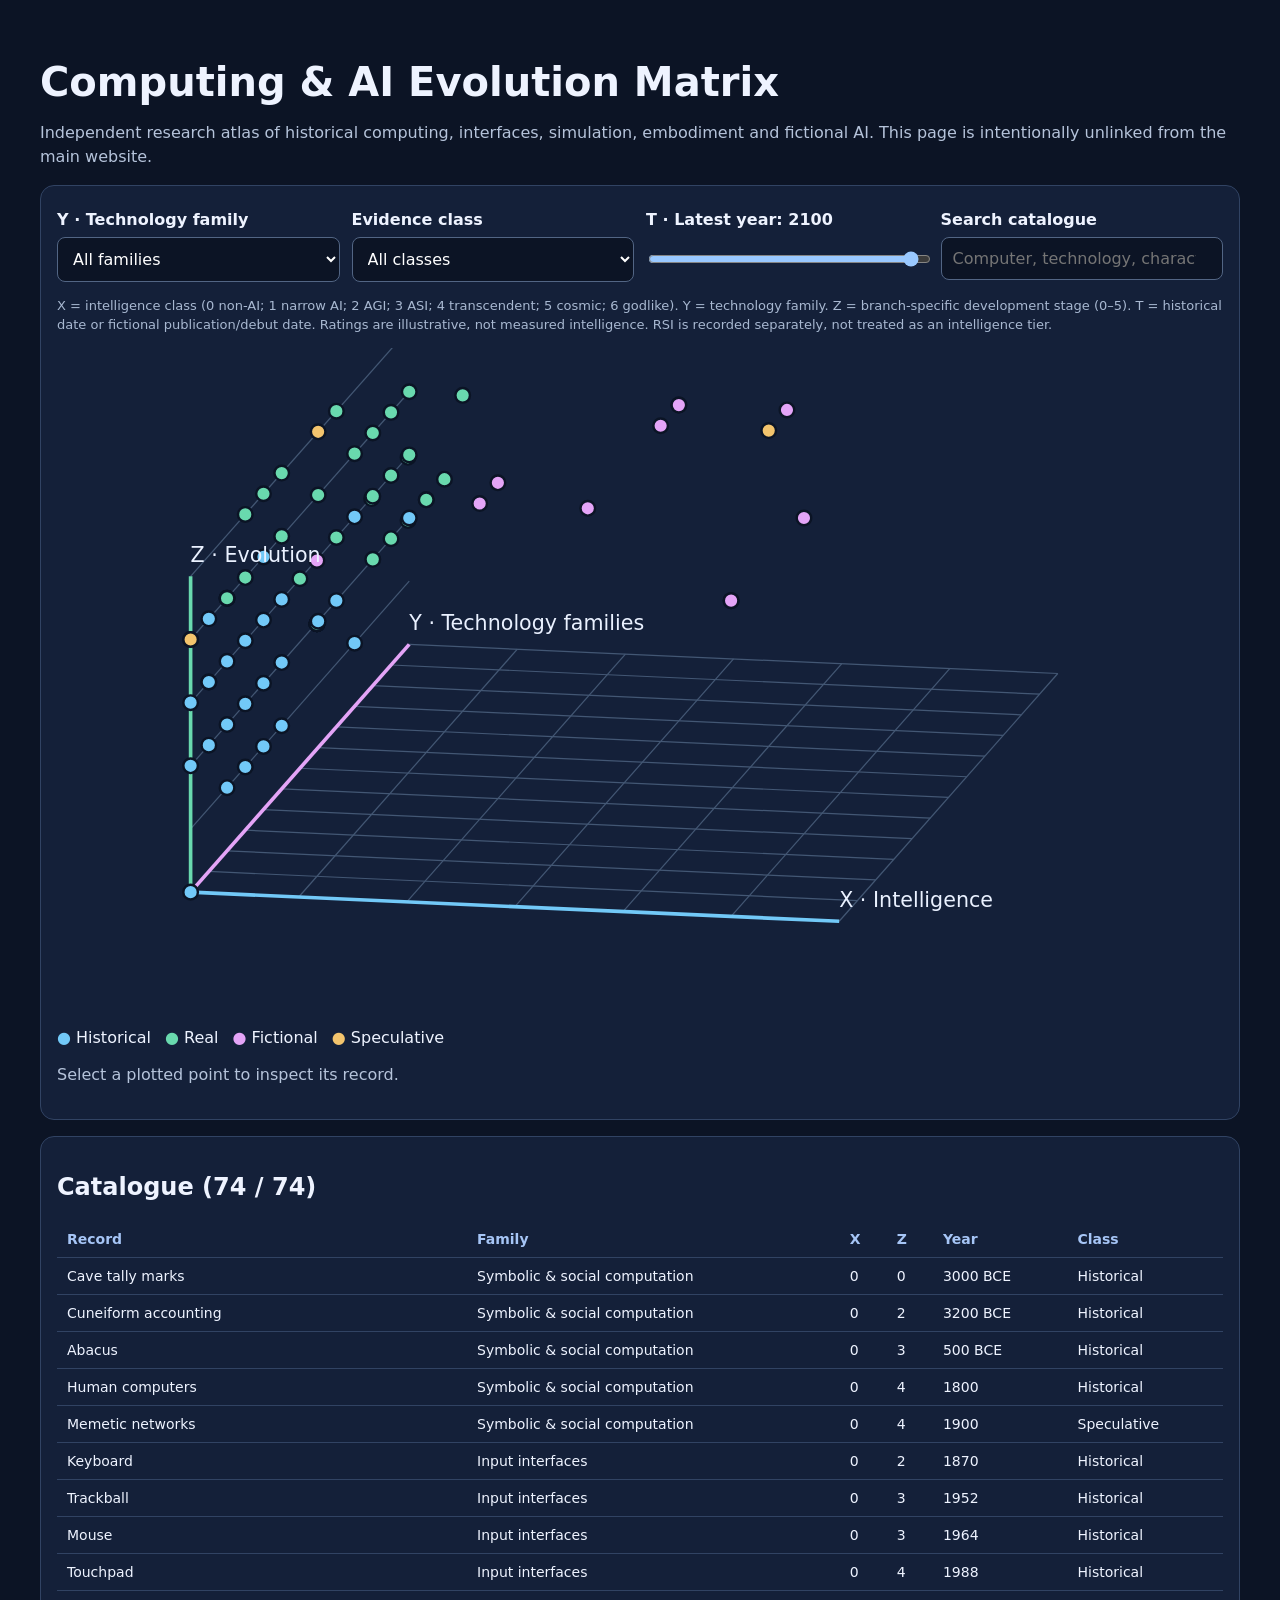
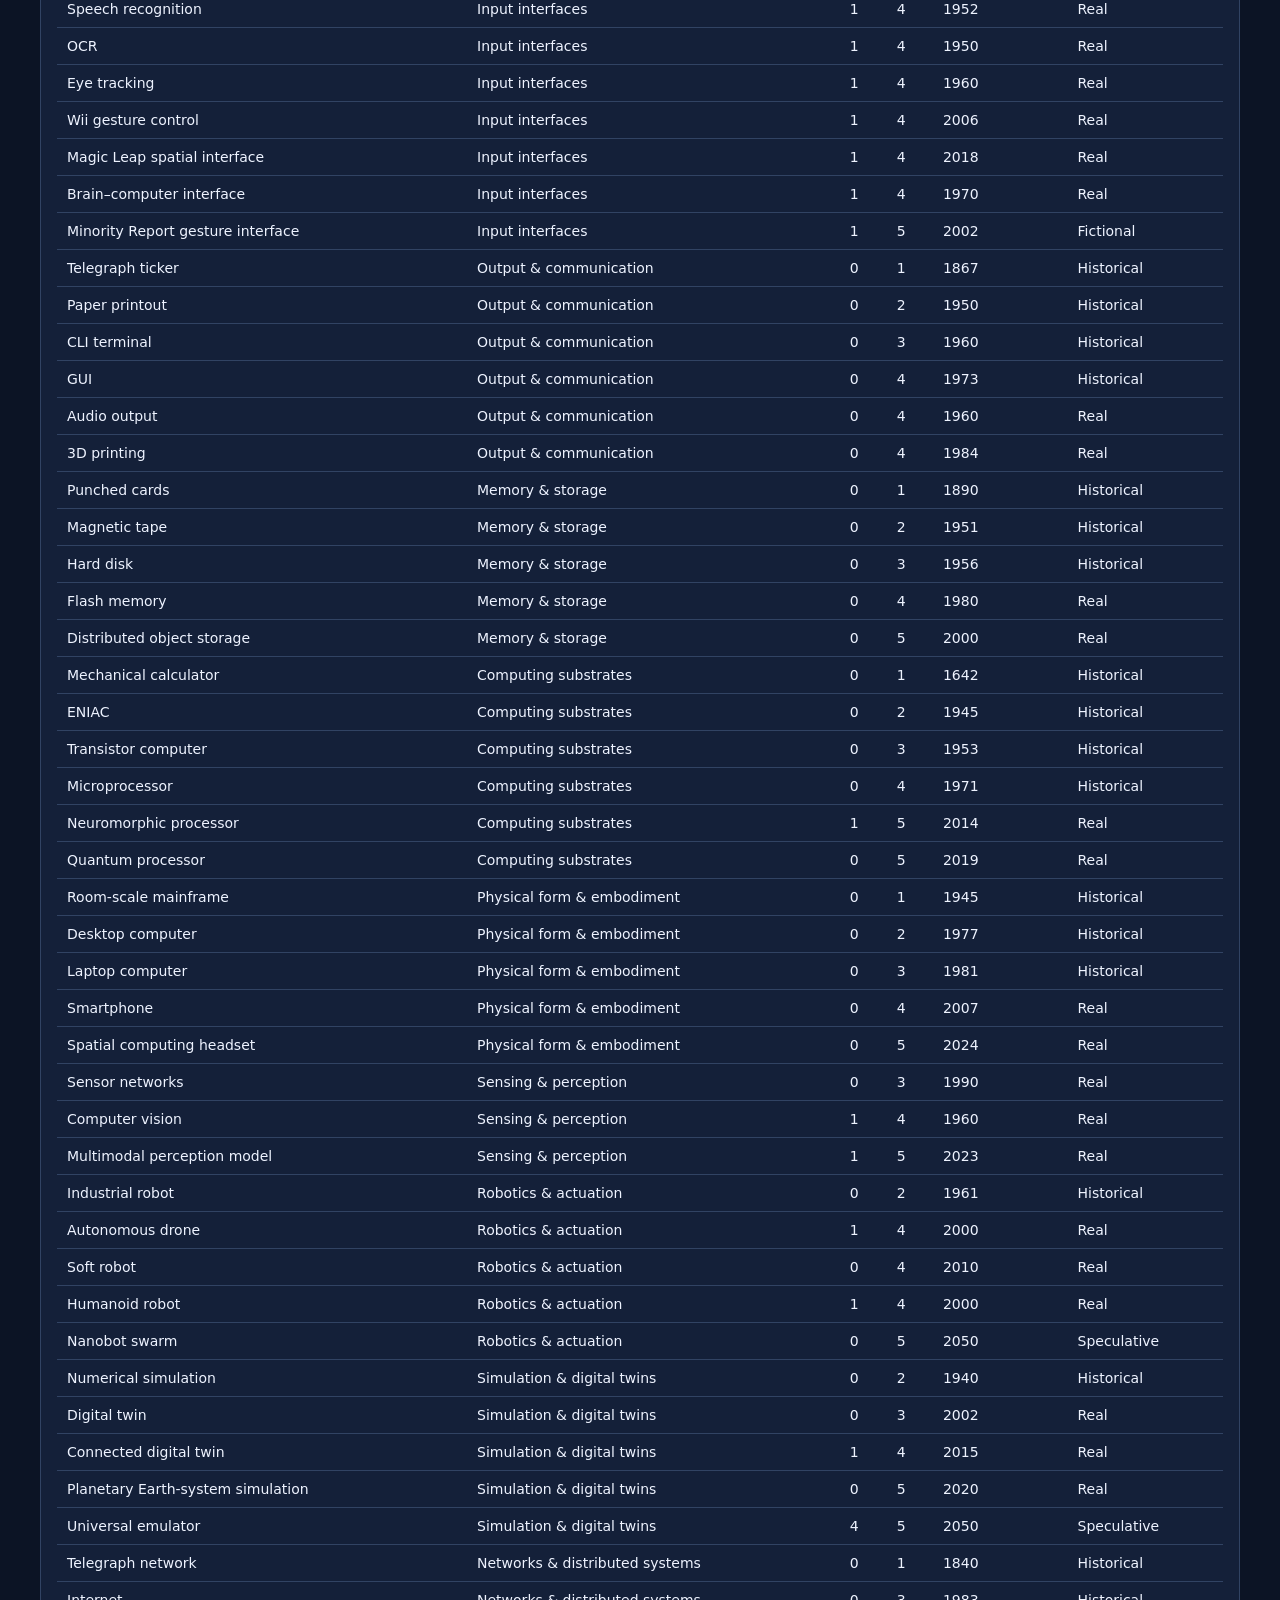
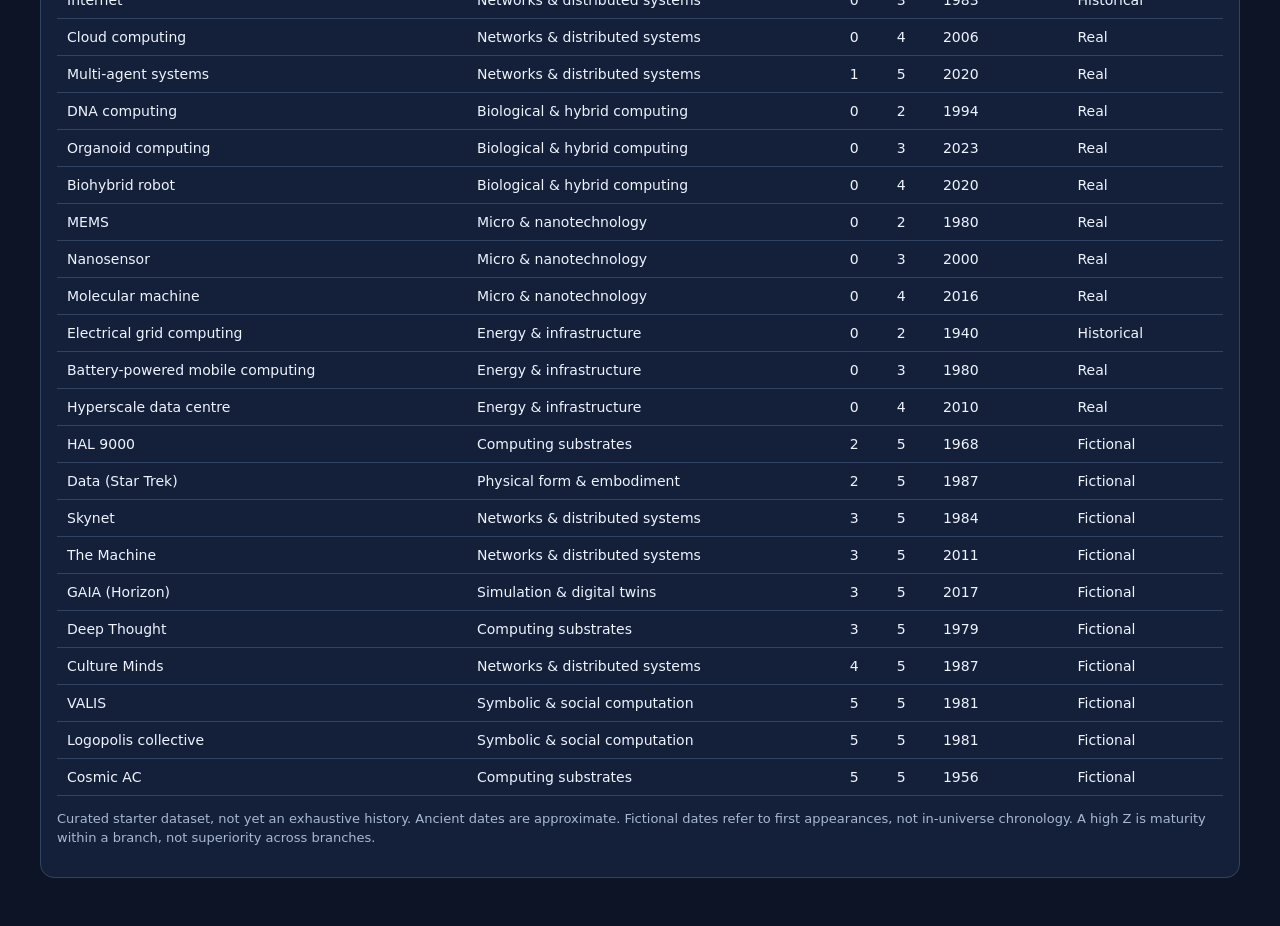
==== standalone/computing-ai-evolution/index.html @ ce9f8d10 "Add isolated unlinked computing and AI evolution matrix page" ====
<!doctype html>
<html lang="en"><head><meta charset="utf-8"><meta name="viewport" content="width=device-width,initial-scale=1">
<meta name="robots" content="noindex,nofollow"><title>Computing & AI Evolution Matrix</title>
<style>
:root{color-scheme:dark;font-family:system-ui,sans-serif;background:#0c1425;color:#eef3ff}*{box-sizing:border-box}body{margin:0;padding:clamp(12px,3vw,32px)}main{max-width:1200px;margin:auto}h1{font-size:clamp(24px,4vw,40px);margin-bottom:6px}p{color:#b5c3da;line-height:1.5}section{background:#142039;border:1px solid #314363;border-radius:14px;padding:16px;margin:16px 0}label{display:block;font-weight:600;margin:8px 0}select,input{width:100%;padding:11px;border:1px solid #526584;border-radius:8px;background:#0c1425;color:#fff;font:inherit}.controls{display:grid;grid-template-columns:repeat(auto-fit,minmax(180px,1fr));gap:12px}.chart{width:100%;height:auto;min-height:280px;display:block}table{width:100%;border-collapse:collapse}th,td{text-align:left;border-bottom:1px solid #314363;padding:10px;font-size:14px}th{color:#a6c5f6}.scroll{overflow-x:auto}button{cursor:pointer;background:#203b65;color:#fff;border:1px solid #6288c0;border-radius:8px;padding:7px 10px}button:focus-visible{outline:3px solid #f3c86c}.muted{font-size:13px;color:#a8b8d1}.legend{display:flex;gap:14px;flex-wrap:wrap}.legend span:before{content:'● ';color:var(--c)}
</style></head><body><main><header><h1>Computing & AI Evolution Matrix</h1><p>Independent research atlas of historical computing, interfaces, simulation, embodiment and fictional AI. This page is intentionally unlinked from the main website.</p></header>
<section><div class="controls"><div><label for="family">Y · Technology family</label><select id="family"><option value="all">All families</option></select></div><div><label for="kind">Evidence class</label><select id="kind"><option value="all">All classes</option><option>Historical</option><option>Real</option><option>Fictional</option><option>Speculative</option></select></div><div><label for="time">T · Latest year: <output id="year">2100</output></label><input id="time" type="range" min="-3500" max="2100" step="10" value="2100"></div><div><label for="search">Search catalogue</label><input id="search" type="search" placeholder="Computer, technology, character…"></div></div>
<p class="muted">X = intelligence class (0 non-AI; 1 narrow AI; 2 AGI; 3 ASI; 4 transcendent; 5 cosmic; 6 godlike). Y = technology family. Z = branch-specific development stage (0–5). T = historical date or fictional publication/debut date. Ratings are illustrative, not measured intelligence. RSI is recorded separately, not treated as an intelligence tier.</p>
<svg class="chart" id="chart" viewBox="0 0 960 560" role="img" aria-label="Projected three-dimensional scatter plot of intelligence, technology families and technological maturity"><g id="grid"></g><g id="dots"></g><g id="labels"></g></svg>
<div class="legend"><span style="--c:#72c9f8">Historical</span><span style="--c:#69d9ae">Real</span><span style="--c:#e4a4f7">Fictional</span><span style="--c:#f3c46d">Speculative</span></div><p id="detail" aria-live="polite">Select a plotted point to inspect its record.</p></section>
<section><h2>Catalogue <span id="count"></span></h2><div class="scroll"><table><thead><tr><th>Record</th><th>Family</th><th>X</th><th>Z</th><th>Year</th><th>Class</th></tr></thead><tbody id="rows"></tbody></table></div><p class="muted">Curated starter dataset, not yet an exhaustive history. Ancient dates are approximate. Fictional dates refer to first appearances, not in-universe chronology. A high Z is maturity within a branch, not superiority across branches.</p></section></main>
<script>
const families=['Symbolic & social computation','Input interfaces','Output & communication','Memory & storage','Computing substrates','Physical form & embodiment','Sensing & perception','Robotics & actuation','Simulation & digital twins','Networks & distributed systems','Biological & hybrid computing','Micro & nanotechnology','Energy & infrastructure'];
const records=[
['Cave tally marks',0,0,0,-3000,'Historical'],['Cuneiform accounting',0,0,2,-3200,'Historical'],['Abacus',0,0,3,-500,'Historical'],['Human computers',0,0,4,1800,'Historical'],['Memetic networks',0,0,4,1900,'Speculative'],
['Keyboard',1,0,2,1870,'Historical'],['Trackball',1,0,3,1952,'Historical'],['Mouse',1,0,3,1964,'Historical'],['Touchpad',1,0,4,1988,'Historical'],['Speech recognition',1,1,4,1952,'Real'],['OCR',1,1,4,1950,'Real'],['Eye tracking',1,1,4,1960,'Real'],['Wii gesture control',1,1,4,2006,'Real'],['Magic Leap spatial interface',1,1,4,2018,'Real'],['Brain–computer interface',1,1,4,1970,'Real'],['Minority Report gesture interface',1,1,5,2002,'Fictional'],
['Telegraph ticker',2,0,1,1867,'Historical'],['Paper printout',2,0,2,1950,'Historical'],['CLI terminal',2,0,3,1960,'Historical'],['GUI',2,0,4,1973,'Historical'],['Audio output',2,0,4,1960,'Real'],['3D printing',2,0,4,1984,'Real'],
['Punched cards',3,0,1,1890,'Historical'],['Magnetic tape',3,0,2,1951,'Historical'],['Hard disk',3,0,3,1956,'Historical'],['Flash memory',3,0,4,1980,'Real'],['Distributed object storage',3,0,5,2000,'Real'],
['Mechanical calculator',4,0,1,1642,'Historical'],['ENIAC',4,0,2,1945,'Historical'],['Transistor computer',4,0,3,1953,'Historical'],['Microprocessor',4,0,4,1971,'Historical'],['Neuromorphic processor',4,1,5,2014,'Real'],['Quantum processor',4,0,5,2019,'Real'],
['Room-scale mainframe',5,0,1,1945,'Historical'],['Desktop computer',5,0,2,1977,'Historical'],['Laptop computer',5,0,3,1981,'Historical'],['Smartphone',5,0,4,2007,'Real'],['Spatial computing headset',5,0,5,2024,'Real'],
['Sensor networks',6,0,3,1990,'Real'],['Computer vision',6,1,4,1960,'Real'],['Multimodal perception model',6,1,5,2023,'Real'],
['Industrial robot',7,0,2,1961,'Historical'],['Autonomous drone',7,1,4,2000,'Real'],['Soft robot',7,0,4,2010,'Real'],['Humanoid robot',7,1,4,2000,'Real'],['Nanobot swarm',7,0,5,2050,'Speculative'],
['Numerical simulation',8,0,2,1940,'Historical'],['Digital twin',8,0,3,2002,'Real'],['Connected digital twin',8,1,4,2015,'Real'],['Planetary Earth-system simulation',8,0,5,2020,'Real'],['Universal emulator',8,4,5,2050,'Speculative'],
['Telegraph network',9,0,1,1840,'Historical'],['Internet',9,0,3,1983,'Historical'],['Cloud computing',9,0,4,2006,'Real'],['Multi-agent systems',9,1,5,2020,'Real'],
['DNA computing',10,0,2,1994,'Real'],['Organoid computing',10,0,3,2023,'Real'],['Biohybrid robot',10,0,4,2020,'Real'],
['MEMS',11,0,2,1980,'Real'],['Nanosensor',11,0,3,2000,'Real'],['Molecular machine',11,0,4,2016,'Real'],
['Electrical grid computing',12,0,2,1940,'Historical'],['Battery-powered mobile computing',12,0,3,1980,'Real'],['Hyperscale data centre',12,0,4,2010,'Real'],
['HAL 9000',4,2,5,1968,'Fictional'],['Data (Star Trek)',5,2,5,1987,'Fictional'],['Skynet',9,3,5,1984,'Fictional'],['The Machine',9,3,5,2011,'Fictional'],['GAIA (Horizon)',8,3,5,2017,'Fictional'],['Deep Thought',4,3,5,1979,'Fictional'],['Culture Minds',9,4,5,1987,'Fictional'],['VALIS',0,5,5,1981,'Fictional'],['Logopolis collective',0,5,5,1981,'Fictional'],['Cosmic AC',4,5,5,1956,'Fictional']
];
const colors={Historical:'#72c9f8',Real:'#69d9ae',Fictional:'#e4a4f7',Speculative:'#f3c46d'};
const fam=document.querySelector('#family'),kind=document.querySelector('#kind'),time=document.querySelector('#time'),search=document.querySelector('#search'),grid=document.querySelector('#grid'),dots=document.querySelector('#dots'),labels=document.querySelector('#labels'),rows=document.querySelector('#rows'),detail=document.querySelector('#detail');
families.forEach((v,i)=>fam.add(new Option(v,String(i))));
function project(x,y,z){return [110+x*89+y*15,448-y*17-z*52+x*4]}
function el(tag,attrs,txt){const n=document.createElementNS('http://www.w3.org/2000/svg',tag);Object.entries(attrs).forEach(([k,v])=>n.setAttribute(k,v));if(txt)n.textContent=txt;return n}
function line(a,b,color='#435774',width=1){grid.append(el('line',{x1:a[0],y1:a[1],x2:b[0],y2:b[1],stroke:color,'stroke-width':width}))}
for(let x=0;x<=6;x++)line(project(x,0,0),project(x,12,0));
for(let y=0;y<=12;y++)line(project(0,y,0),project(6,y,0));
for(let z=0;z<=5;z++)line(project(0,0,z),project(0,12,z));
line(project(0,0,0),project(6,0,0),'#72c9f8',3);line(project(0,0,0),project(0,12,0),'#e4a4f7',3);line(project(0,0,0),project(0,0,5),'#69d9ae',3);
[['X · Intelligence',project(6,0,0)],['Y · Technology families',project(0,12,0)],['Z · Evolution',project(0,0,5)]].forEach(([t,p])=>labels.append(el('text',{x:p[0],y:p[1]-12,fill:'#eaf1ff','font-size':17},t)));
function draw(){const max=+time.value;document.querySelector('#year').textContent=max<0?Math.abs(max)+' BCE':max;dots.replaceChildren();rows.replaceChildren();const q=search.value.toLowerCase();const filtered=records.filter(r=>(fam.value==='all'||+fam.value===r[1])&&(kind.value==='all'||kind.value===r[5])&&r[4]<=max&&(r[0]+' '+families[r[1]]).toLowerCase().includes(q));document.querySelector('#count').textContent='('+filtered.length+' / '+records.length+')';filtered.forEach(r=>{const [name,y,x,z,year,type]=r;const [cx,cy]=project(x,y,z);const c=el('circle',{cx,cy,r:6,fill:colors[type],stroke:'#0b1425','stroke-width':2,tabindex:0,role:'button','aria-label':name});const show=()=>detail.textContent=name+' · '+families[y]+' · X '+x+' · Z '+z+' · '+(year<0?Math.abs(year)+' BCE':year)+' · '+type;c.addEventListener('click',show);c.addEventListener('keydown',e=>{if(e.key==='Enter'||e.key===' '){e.preventDefault();show()}});c.append(el('title',{},name));dots.append(c);const tr=document.createElement('tr');[name,families[y],x,z,year<0?Math.abs(year)+' BCE':year,type].forEach(v=>{const td=document.createElement('td');td.textContent=v;tr.append(td)});rows.append(tr)})}
[fam,kind,time,search].forEach(e=>e.addEventListener('input',draw));draw();
</script></body></html>
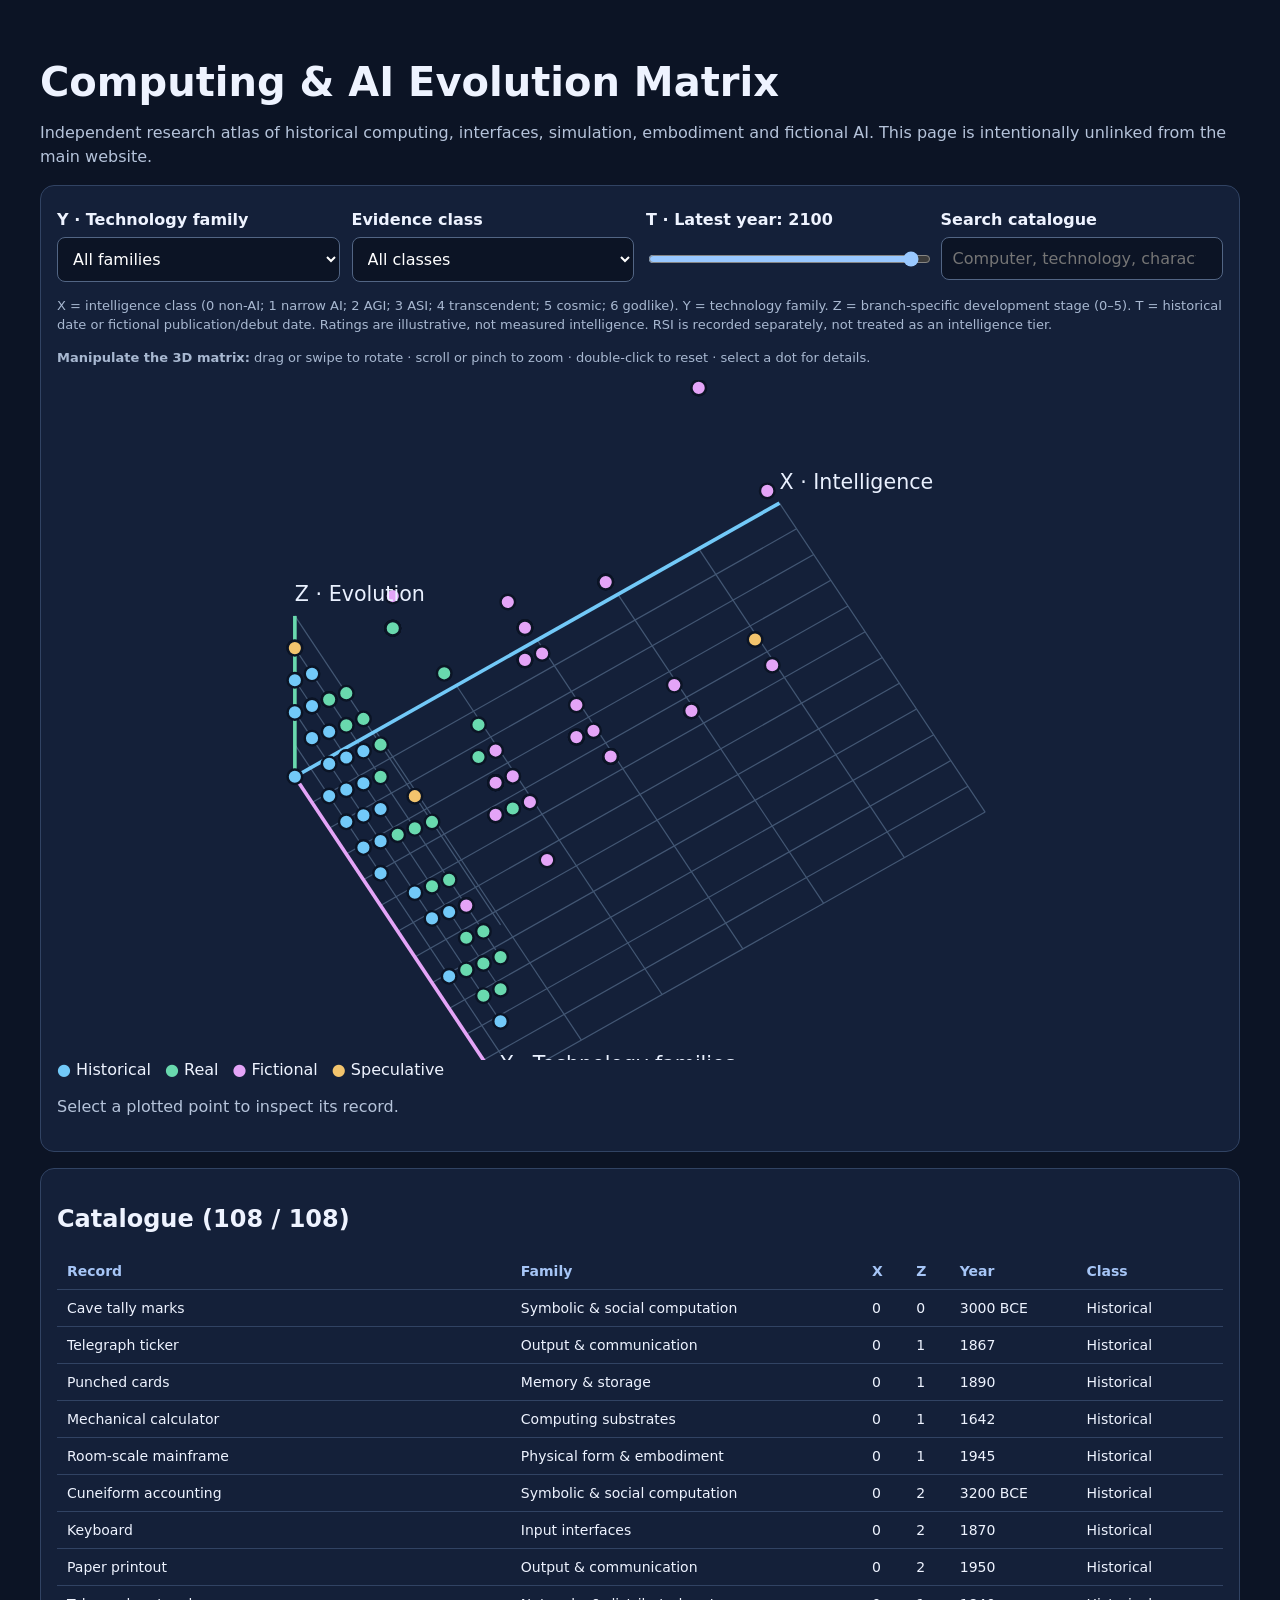
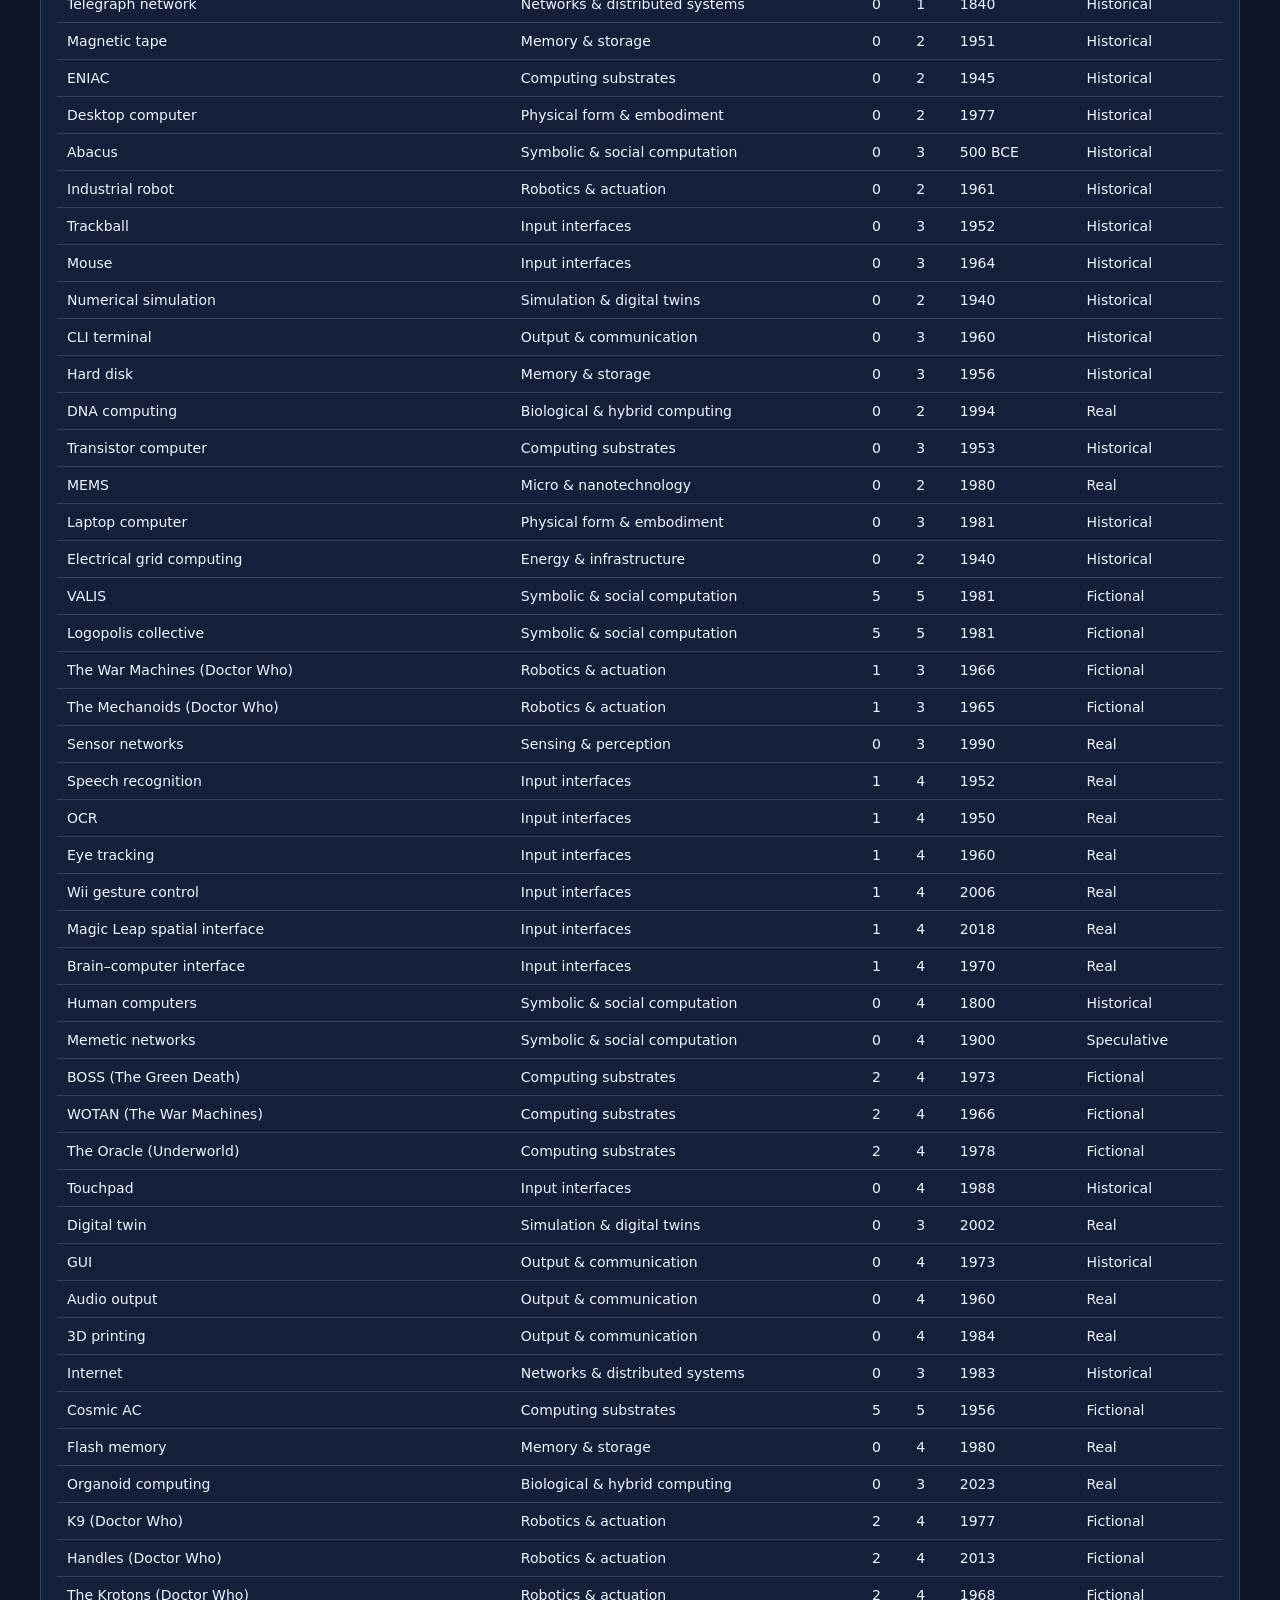
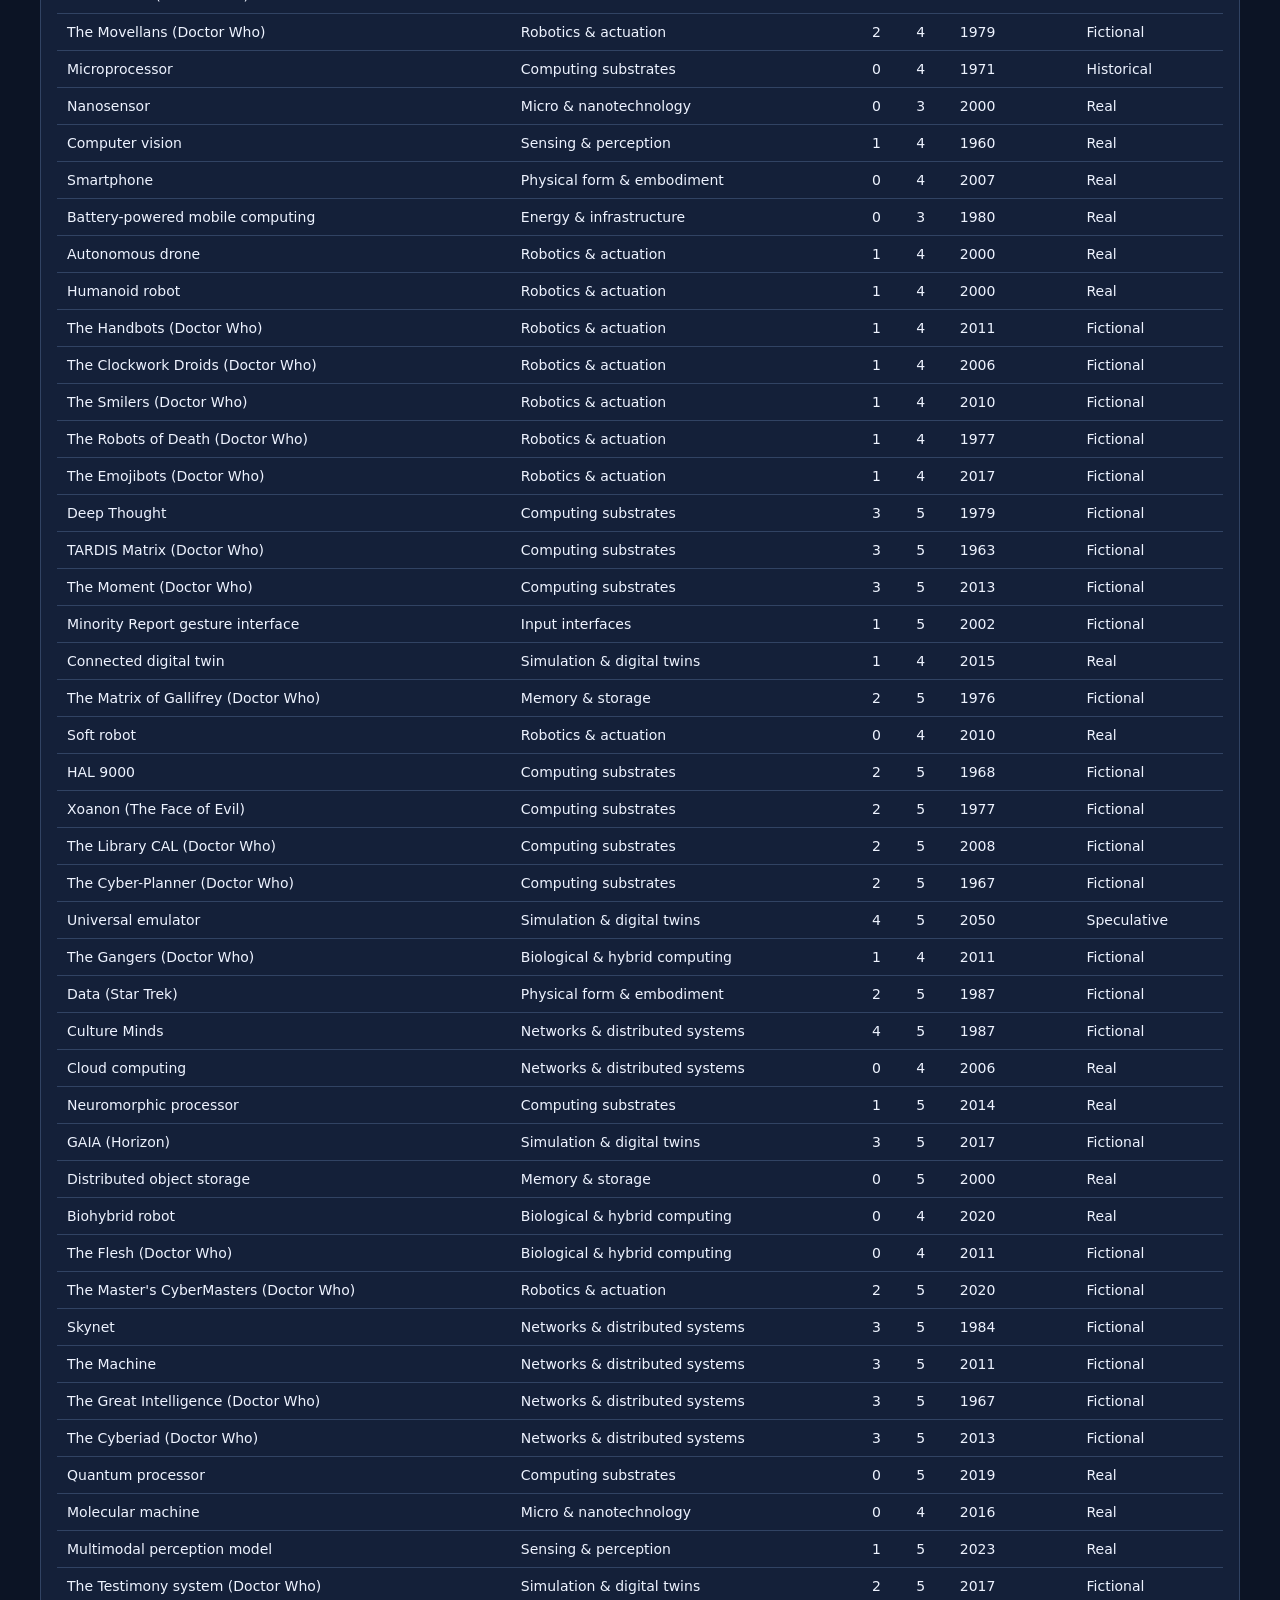
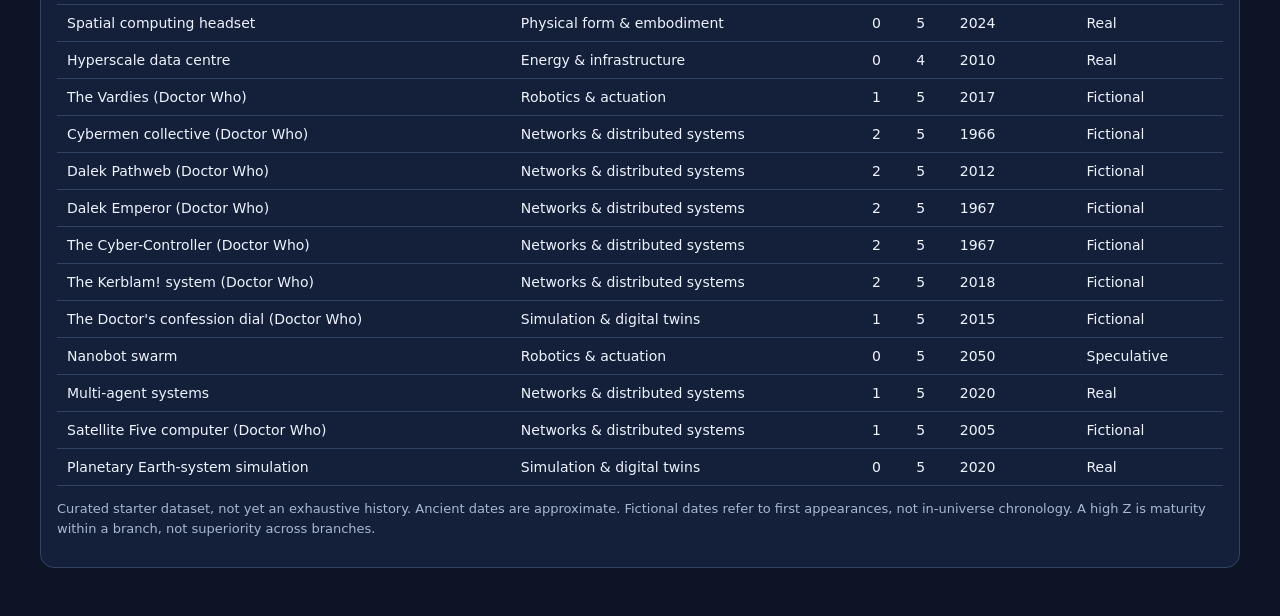
==== commit 7dea6f32: "Make 3D matrix rotatable and zoomable; expand Doctor Who fictional computer catalogue" ====
--- a/standalone/computing-ai-evolution/index.html
+++ b/standalone/computing-ai-evolution/index.html
@@ -2,11 +2,11 @@
 <html lang="en"><head><meta charset="utf-8"><meta name="viewport" content="width=device-width,initial-scale=1">
 <meta name="robots" content="noindex,nofollow"><title>Computing & AI Evolution Matrix</title>
 <style>
-:root{color-scheme:dark;font-family:system-ui,sans-serif;background:#0c1425;color:#eef3ff}*{box-sizing:border-box}body{margin:0;padding:clamp(12px,3vw,32px)}main{max-width:1200px;margin:auto}h1{font-size:clamp(24px,4vw,40px);margin-bottom:6px}p{color:#b5c3da;line-height:1.5}section{background:#142039;border:1px solid #314363;border-radius:14px;padding:16px;margin:16px 0}label{display:block;font-weight:600;margin:8px 0}select,input{width:100%;padding:11px;border:1px solid #526584;border-radius:8px;background:#0c1425;color:#fff;font:inherit}.controls{display:grid;grid-template-columns:repeat(auto-fit,minmax(180px,1fr));gap:12px}.chart{width:100%;height:auto;min-height:280px;display:block}table{width:100%;border-collapse:collapse}th,td{text-align:left;border-bottom:1px solid #314363;padding:10px;font-size:14px}th{color:#a6c5f6}.scroll{overflow-x:auto}button{cursor:pointer;background:#203b65;color:#fff;border:1px solid #6288c0;border-radius:8px;padding:7px 10px}button:focus-visible{outline:3px solid #f3c86c}.muted{font-size:13px;color:#a8b8d1}.legend{display:flex;gap:14px;flex-wrap:wrap}.legend span:before{content:'● ';color:var(--c)}
+:root{color-scheme:dark;font-family:system-ui,sans-serif;background:#0c1425;color:#eef3ff}*{box-sizing:border-box}body{margin:0;padding:clamp(12px,3vw,32px)}main{max-width:1200px;margin:auto}h1{font-size:clamp(24px,4vw,40px);margin-bottom:6px}p{color:#b5c3da;line-height:1.5}section{background:#142039;border:1px solid #314363;border-radius:14px;padding:16px;margin:16px 0}label{display:block;font-weight:600;margin:8px 0}select,input{width:100%;padding:11px;border:1px solid #526584;border-radius:8px;background:#0c1425;color:#fff;font:inherit}.controls{display:grid;grid-template-columns:repeat(auto-fit,minmax(180px,1fr));gap:12px}.chart{width:100%;height:auto;min-height:280px;display:block;cursor:grab;user-select:none}table{width:100%;border-collapse:collapse}th,td{text-align:left;border-bottom:1px solid #314363;padding:10px;font-size:14px}th{color:#a6c5f6}.scroll{overflow-x:auto}button{cursor:pointer;background:#203b65;color:#fff;border:1px solid #6288c0;border-radius:8px;padding:7px 10px}button:focus-visible{outline:3px solid #f3c86c}.muted{font-size:13px;color:#a8b8d1}.legend{display:flex;gap:14px;flex-wrap:wrap}.legend span:before{content:'● ';color:var(--c)}
 </style></head><body><main><header><h1>Computing & AI Evolution Matrix</h1><p>Independent research atlas of historical computing, interfaces, simulation, embodiment and fictional AI. This page is intentionally unlinked from the main website.</p></header>
 <section><div class="controls"><div><label for="family">Y · Technology family</label><select id="family"><option value="all">All families</option></select></div><div><label for="kind">Evidence class</label><select id="kind"><option value="all">All classes</option><option>Historical</option><option>Real</option><option>Fictional</option><option>Speculative</option></select></div><div><label for="time">T · Latest year: <output id="year">2100</output></label><input id="time" type="range" min="-3500" max="2100" step="10" value="2100"></div><div><label for="search">Search catalogue</label><input id="search" type="search" placeholder="Computer, technology, character…"></div></div>
 <p class="muted">X = intelligence class (0 non-AI; 1 narrow AI; 2 AGI; 3 ASI; 4 transcendent; 5 cosmic; 6 godlike). Y = technology family. Z = branch-specific development stage (0–5). T = historical date or fictional publication/debut date. Ratings are illustrative, not measured intelligence. RSI is recorded separately, not treated as an intelligence tier.</p>
-<svg class="chart" id="chart" viewBox="0 0 960 560" role="img" aria-label="Projected three-dimensional scatter plot of intelligence, technology families and technological maturity"><g id="grid"></g><g id="dots"></g><g id="labels"></g></svg>
+<p class="muted"><strong>Manipulate the 3D matrix:</strong> drag or swipe to rotate · scroll or pinch to zoom · double-click to reset · select a dot for details.</p><svg class="chart" id="chart" viewBox="0 0 960 560" role="img" aria-label="Projected three-dimensional scatter plot of intelligence, technology families and technological maturity"><g id="grid"></g><g id="dots"></g><g id="labels"></g></svg>
 <div class="legend"><span style="--c:#72c9f8">Historical</span><span style="--c:#69d9ae">Real</span><span style="--c:#e4a4f7">Fictional</span><span style="--c:#f3c46d">Speculative</span></div><p id="detail" aria-live="polite">Select a plotted point to inspect its record.</p></section>
 <section><h2>Catalogue <span id="count"></span></h2><div class="scroll"><table><thead><tr><th>Record</th><th>Family</th><th>X</th><th>Z</th><th>Year</th><th>Class</th></tr></thead><tbody id="rows"></tbody></table></div><p class="muted">Curated starter dataset, not yet an exhaustive history. Ancient dates are approximate. Fictional dates refer to first appearances, not in-universe chronology. A high Z is maturity within a branch, not superiority across branches.</p></section></main>
 <script>
@@ -25,19 +25,72 @@
 ['DNA computing',10,0,2,1994,'Real'],['Organoid computing',10,0,3,2023,'Real'],['Biohybrid robot',10,0,4,2020,'Real'],
 ['MEMS',11,0,2,1980,'Real'],['Nanosensor',11,0,3,2000,'Real'],['Molecular machine',11,0,4,2016,'Real'],
 ['Electrical grid computing',12,0,2,1940,'Historical'],['Battery-powered mobile computing',12,0,3,1980,'Real'],['Hyperscale data centre',12,0,4,2010,'Real'],
-['HAL 9000',4,2,5,1968,'Fictional'],['Data (Star Trek)',5,2,5,1987,'Fictional'],['Skynet',9,3,5,1984,'Fictional'],['The Machine',9,3,5,2011,'Fictional'],['GAIA (Horizon)',8,3,5,2017,'Fictional'],['Deep Thought',4,3,5,1979,'Fictional'],['Culture Minds',9,4,5,1987,'Fictional'],['VALIS',0,5,5,1981,'Fictional'],['Logopolis collective',0,5,5,1981,'Fictional'],['Cosmic AC',4,5,5,1956,'Fictional']
+['HAL 9000',4,2,5,1968,'Fictional'],['Data (Star Trek)',5,2,5,1987,'Fictional'],['Skynet',9,3,5,1984,'Fictional'],['The Machine',9,3,5,2011,'Fictional'],['GAIA (Horizon)',8,3,5,2017,'Fictional'],['Deep Thought',4,3,5,1979,'Fictional'],['Culture Minds',9,4,5,1987,'Fictional'],['VALIS',0,5,5,1981,'Fictional'],['Logopolis collective',0,5,5,1981,'Fictional'],['Cosmic AC',4,5,5,1956,'Fictional'],
+["K9 (Doctor Who)",7,2,4,1977,'Fictional'],
+["TARDIS Matrix (Doctor Who)",4,3,5,1963,'Fictional'],
+["Xoanon (The Face of Evil)",4,2,5,1977,'Fictional'],
+["BOSS (The Green Death)",4,2,4,1973,'Fictional'],
+["WOTAN (The War Machines)",4,2,4,1966,'Fictional'],
+["The Great Intelligence (Doctor Who)",9,3,5,1967,'Fictional'],
+["Cybermen collective (Doctor Who)",9,2,5,1966,'Fictional'],
+["Dalek Pathweb (Doctor Who)",9,2,5,2012,'Fictional'],
+["Dalek Emperor (Doctor Who)",9,2,5,1967,'Fictional'],
+["The Oracle (Underworld)",4,2,4,1978,'Fictional'],
+["The Library CAL (Doctor Who)",4,2,5,2008,'Fictional'],
+["Satellite Five computer (Doctor Who)",9,1,5,2005,'Fictional'],
+["The Cyber-Controller (Doctor Who)",9,2,5,1967,'Fictional'],
+["The Cyber-Planner (Doctor Who)",4,2,5,1967,'Fictional'],
+["Handles (Doctor Who)",7,2,4,2013,'Fictional'],
+["The Handbots (Doctor Who)",7,1,4,2011,'Fictional'],
+["The Clockwork Droids (Doctor Who)",7,1,4,2006,'Fictional'],
+["The Smilers (Doctor Who)",7,1,4,2010,'Fictional'],
+["The Krotons (Doctor Who)",7,2,4,1968,'Fictional'],
+["The Robots of Death (Doctor Who)",7,1,4,1977,'Fictional'],
+["The War Machines (Doctor Who)",7,1,3,1966,'Fictional'],
+["The Mechanoids (Doctor Who)",7,1,3,1965,'Fictional'],
+["The Movellans (Doctor Who)",7,2,4,1979,'Fictional'],
+["The Cyberiad (Doctor Who)",9,3,5,2013,'Fictional'],
+["The Moment (Doctor Who)",4,3,5,2013,'Fictional'],
+["The Doctor's confession dial (Doctor Who)",8,1,5,2015,'Fictional'],
+["The Testimony system (Doctor Who)",8,2,5,2017,'Fictional'],
+["The Gangers (Doctor Who)",10,1,4,2011,'Fictional'],
+["The Flesh (Doctor Who)",10,0,4,2011,'Fictional'],
+["The Vardies (Doctor Who)",7,1,5,2017,'Fictional'],
+["The Emojibots (Doctor Who)",7,1,4,2017,'Fictional'],
+["The Kerblam! system (Doctor Who)",9,2,5,2018,'Fictional'],
+["The Matrix of Gallifrey (Doctor Who)",3,2,5,1976,'Fictional'],
+["The Master's CyberMasters (Doctor Who)",7,2,5,2020,'Fictional']
 ];
 const colors={Historical:'#72c9f8',Real:'#69d9ae',Fictional:'#e4a4f7',Speculative:'#f3c46d'};
 const fam=document.querySelector('#family'),kind=document.querySelector('#kind'),time=document.querySelector('#time'),search=document.querySelector('#search'),grid=document.querySelector('#grid'),dots=document.querySelector('#dots'),labels=document.querySelector('#labels'),rows=document.querySelector('#rows'),detail=document.querySelector('#detail');
 families.forEach((v,i)=>fam.add(new Option(v,String(i))));
-function project(x,y,z){return [110+x*89+y*15,448-y*17-z*52+x*4]}
+let yaw=-0.55,pitch=0.40,zoom=1,dragging=false,lastX=0,lastY=0;
+const chart=document.querySelector('#chart');
+chart.style.touchAction='none';
+function project(x,y,z){
+ const xx=(x-3)*78, yy=(y-6)*27, zz=(z-2.5)*68;
+ const a=xx*Math.cos(yaw)-yy*Math.sin(yaw), b=xx*Math.sin(yaw)+yy*Math.cos(yaw);
+ const v=b*Math.cos(pitch)-zz*Math.sin(pitch), w=b*Math.sin(pitch)+zz*Math.cos(pitch);
+ return [480+a*zoom,275+v*zoom,w];
+}
+chart.addEventListener('pointerdown',e=>{dragging=true;lastX=e.clientX;lastY=e.clientY;chart.setPointerCapture(e.pointerId)});
+chart.addEventListener('pointermove',e=>{if(!dragging)return;yaw+=(e.clientX-lastX)*0.008;pitch=Math.max(-1.5,Math.min(1.5,pitch+(e.clientY-lastY)*0.008));lastX=e.clientX;lastY=e.clientY;draw()});
+chart.addEventListener('pointerup',()=>dragging=false);
+chart.addEventListener('pointercancel',()=>dragging=false);
+chart.addEventListener('wheel',e=>{e.preventDefault();zoom=Math.max(.45,Math.min(2.4,zoom*(e.deltaY>0?.9:1.1)));draw()},{passive:false});
+chart.addEventListener('dblclick',()=>{yaw=-.55;pitch=.4;zoom=1;draw()});
+let pinch=null;
+chart.addEventListener('touchmove',e=>{if(e.touches.length===2){const d=Math.hypot(e.touches[0].clientX-e.touches[1].clientX,e.touches[0].clientY-e.touches[1].clientY);if(pinch)zoom=Math.max(.45,Math.min(2.4,zoom*d/pinch));pinch=d;draw()}},{passive:true});
+chart.addEventListener('touchend',()=>pinch=null);
 function el(tag,attrs,txt){const n=document.createElementNS('http://www.w3.org/2000/svg',tag);Object.entries(attrs).forEach(([k,v])=>n.setAttribute(k,v));if(txt)n.textContent=txt;return n}
 function line(a,b,color='#435774',width=1){grid.append(el('line',{x1:a[0],y1:a[1],x2:b[0],y2:b[1],stroke:color,'stroke-width':width}))}
+function drawAxes(){grid.replaceChildren();labels.replaceChildren();
 for(let x=0;x<=6;x++)line(project(x,0,0),project(x,12,0));
 for(let y=0;y<=12;y++)line(project(0,y,0),project(6,y,0));
 for(let z=0;z<=5;z++)line(project(0,0,z),project(0,12,z));
 line(project(0,0,0),project(6,0,0),'#72c9f8',3);line(project(0,0,0),project(0,12,0),'#e4a4f7',3);line(project(0,0,0),project(0,0,5),'#69d9ae',3);
 [['X · Intelligence',project(6,0,0)],['Y · Technology families',project(0,12,0)],['Z · Evolution',project(0,0,5)]].forEach(([t,p])=>labels.append(el('text',{x:p[0],y:p[1]-12,fill:'#eaf1ff','font-size':17},t)));
-function draw(){const max=+time.value;document.querySelector('#year').textContent=max<0?Math.abs(max)+' BCE':max;dots.replaceChildren();rows.replaceChildren();const q=search.value.toLowerCase();const filtered=records.filter(r=>(fam.value==='all'||+fam.value===r[1])&&(kind.value==='all'||kind.value===r[5])&&r[4]<=max&&(r[0]+' '+families[r[1]]).toLowerCase().includes(q));document.querySelector('#count').textContent='('+filtered.length+' / '+records.length+')';filtered.forEach(r=>{const [name,y,x,z,year,type]=r;const [cx,cy]=project(x,y,z);const c=el('circle',{cx,cy,r:6,fill:colors[type],stroke:'#0b1425','stroke-width':2,tabindex:0,role:'button','aria-label':name});const show=()=>detail.textContent=name+' · '+families[y]+' · X '+x+' · Z '+z+' · '+(year<0?Math.abs(year)+' BCE':year)+' · '+type;c.addEventListener('click',show);c.addEventListener('keydown',e=>{if(e.key==='Enter'||e.key===' '){e.preventDefault();show()}});c.append(el('title',{},name));dots.append(c);const tr=document.createElement('tr');[name,families[y],x,z,year<0?Math.abs(year)+' BCE':year,type].forEach(v=>{const td=document.createElement('td');td.textContent=v;tr.append(td)});rows.append(tr)})}
+}
+function draw(){drawAxes();const max=+time.value;document.querySelector('#year').textContent=max<0?Math.abs(max)+' BCE':max;dots.replaceChildren();rows.replaceChildren();const q=search.value.toLowerCase();const filtered=records.filter(r=>(fam.value==='all'||+fam.value===r[1])&&(kind.value==='all'||kind.value===r[5])&&r[4]<=max&&(r[0]+' '+families[r[1]]).toLowerCase().includes(q));document.querySelector('#count').textContent='('+filtered.length+' / '+records.length+')';filtered.sort((a,b)=>project(a[2],a[1],a[3])[2]-project(b[2],b[1],b[3])[2]).forEach(r=>{const [name,y,x,z,year,type]=r;const [cx,cy]=project(x,y,z);const c=el('circle',{cx,cy,r:6,fill:colors[type],stroke:'#0b1425','stroke-width':2,tabindex:0,role:'button','aria-label':name});const show=()=>detail.textContent=name+' · '+families[y]+' · X '+x+' · Z '+z+' · '+(year<0?Math.abs(year)+' BCE':year)+' · '+type;c.addEventListener('click',show);c.addEventListener('keydown',e=>{if(e.key==='Enter'||e.key===' '){e.preventDefault();show()}});c.append(el('title',{},name));dots.append(c);const tr=document.createElement('tr');[name,families[y],x,z,year<0?Math.abs(year)+' BCE':year,type].forEach(v=>{const td=document.createElement('td');td.textContent=v;tr.append(td)});rows.append(tr)})}
 [fam,kind,time,search].forEach(e=>e.addEventListener('input',draw));draw();
 </script></body></html>
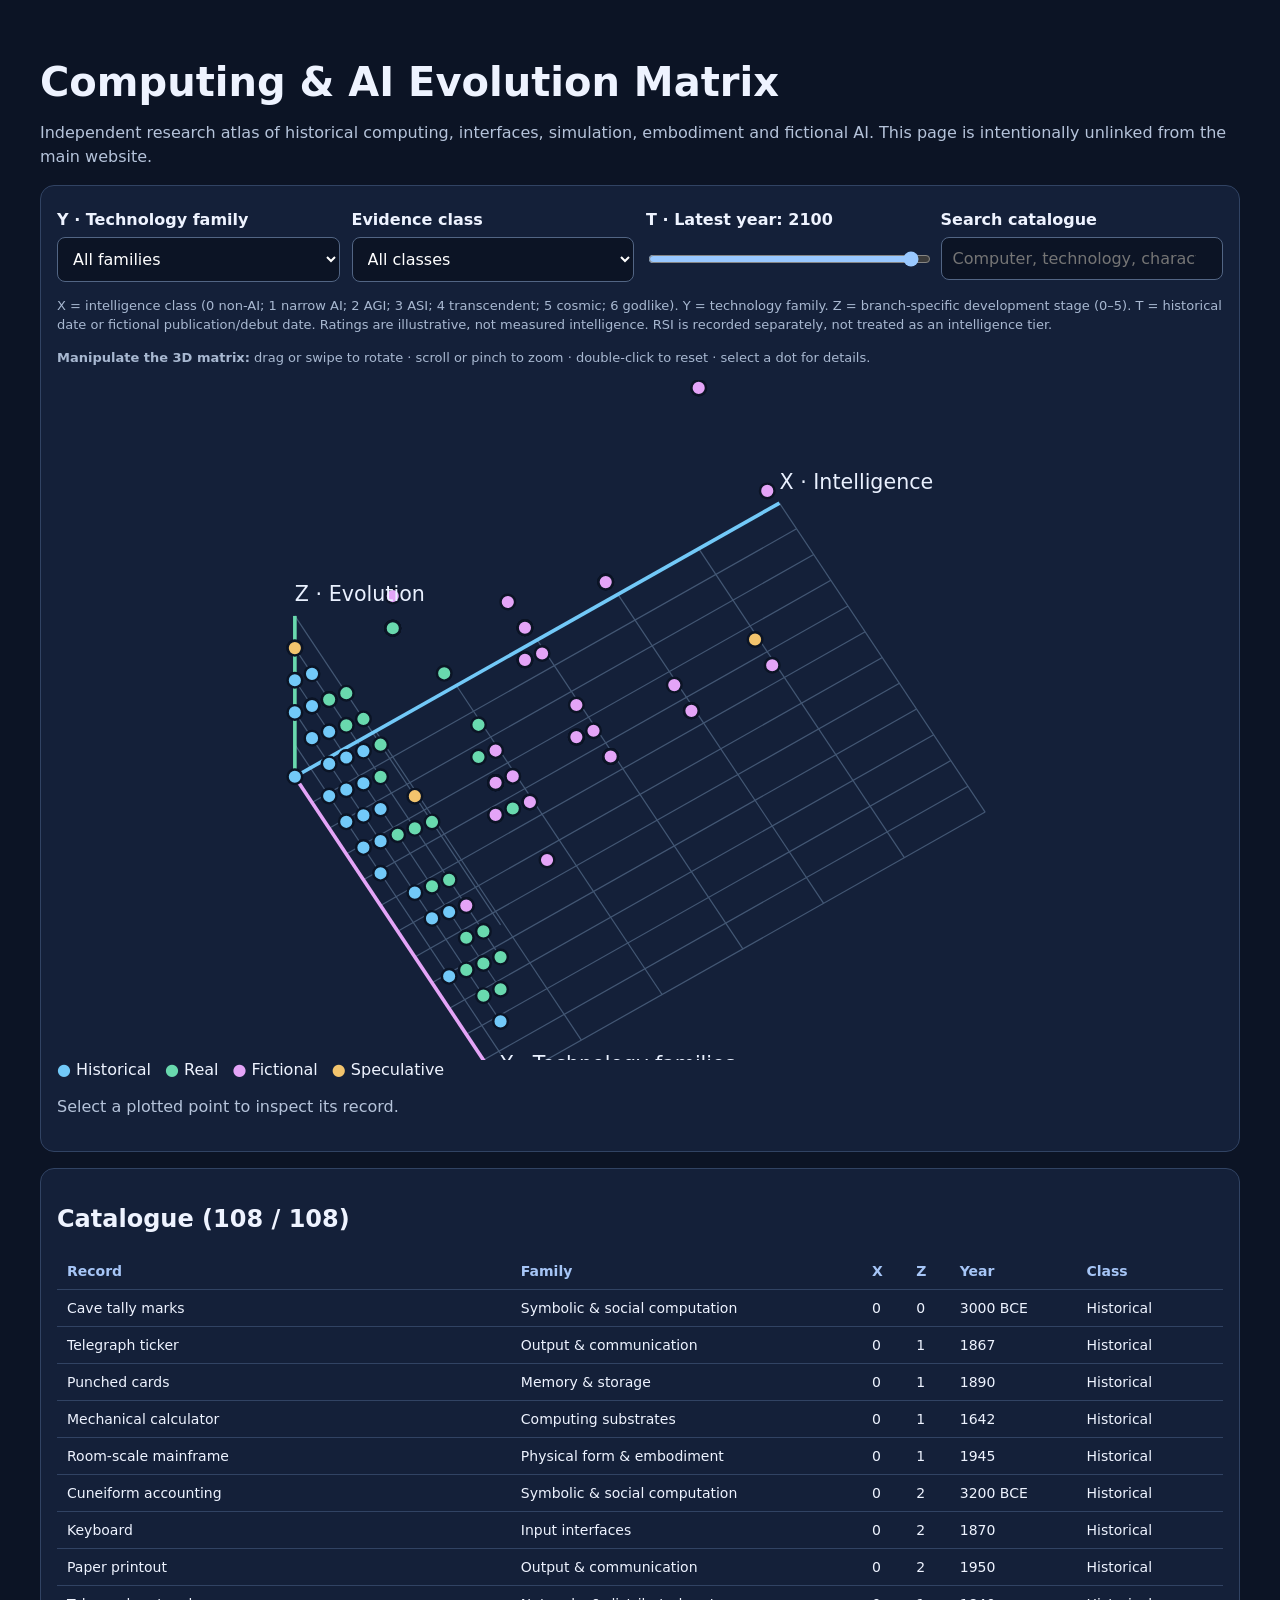
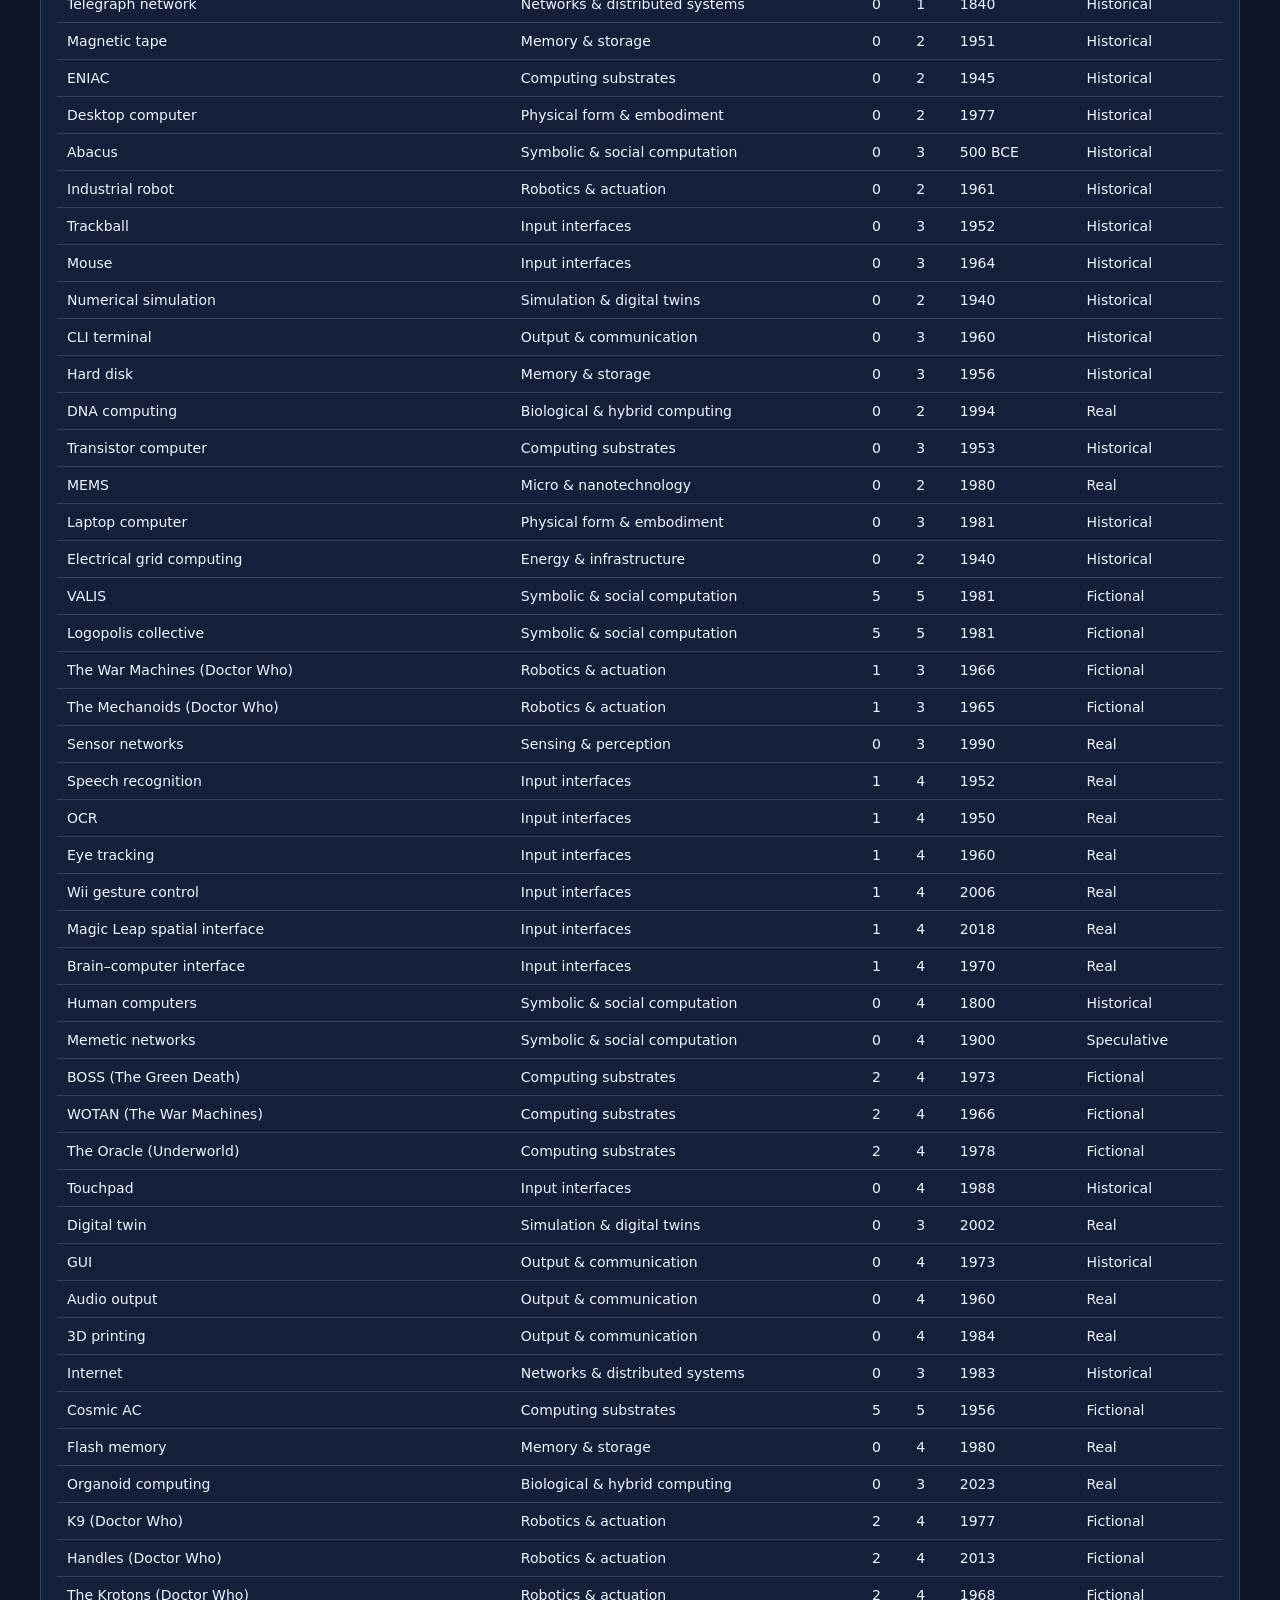
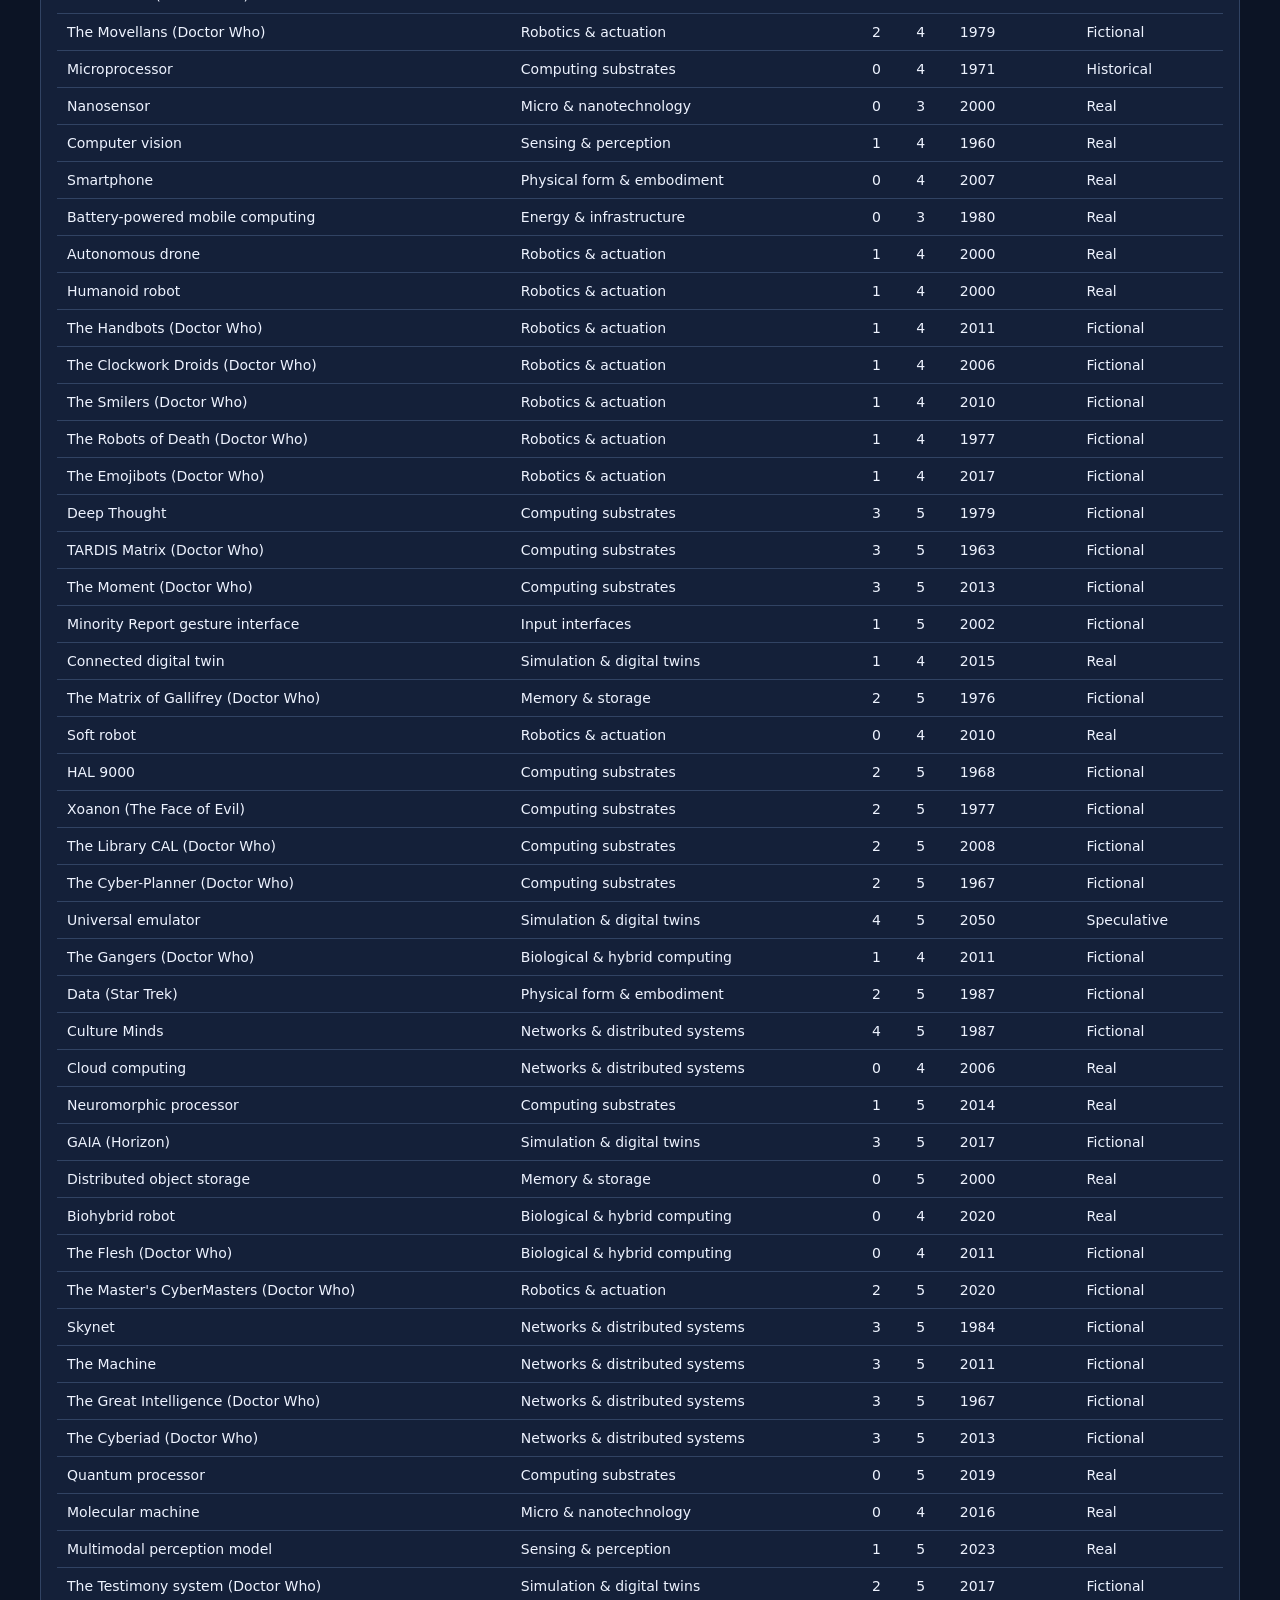
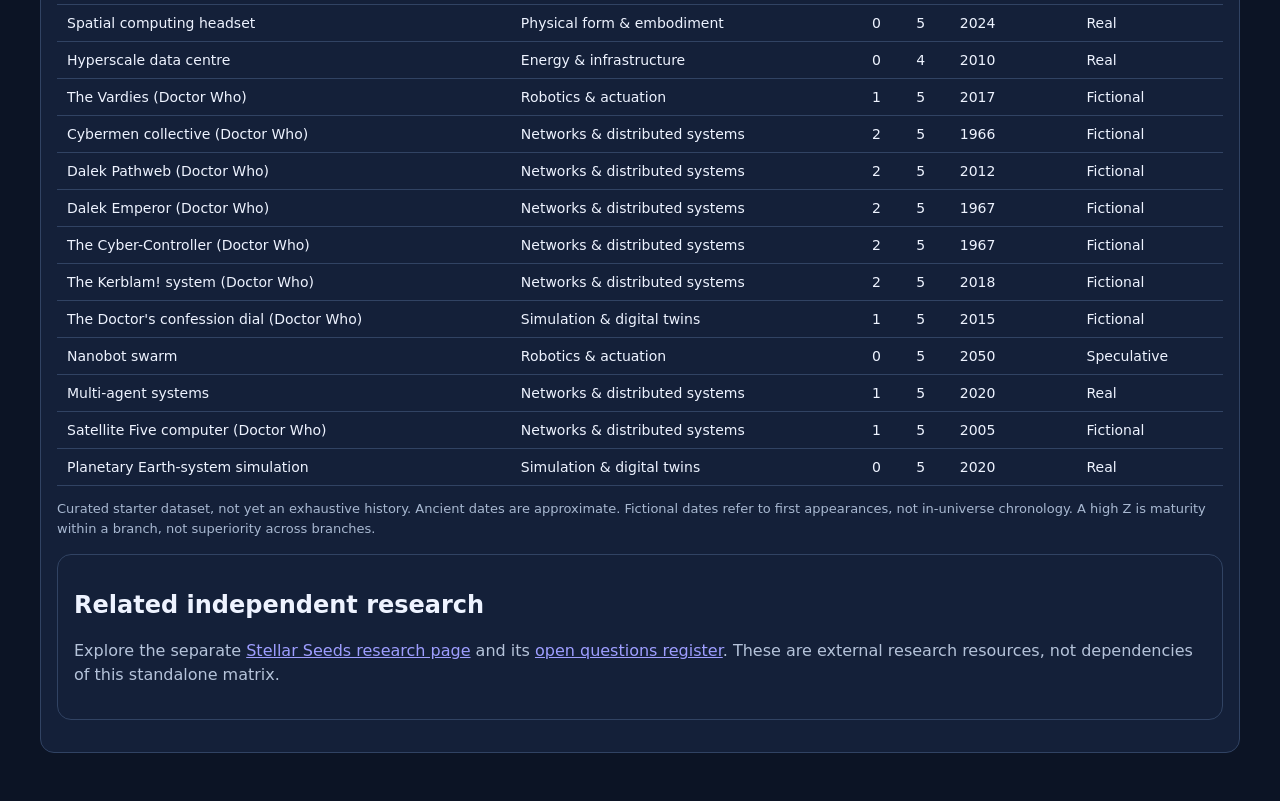
==== commit 07951036: "docs: propose reciprocal links to independent Stellar Seeds research" ====
--- a/standalone/computing-ai-evolution/index.html
+++ b/standalone/computing-ai-evolution/index.html
@@ -8,7 +8,7 @@
 <p class="muted">X = intelligence class (0 non-AI; 1 narrow AI; 2 AGI; 3 ASI; 4 transcendent; 5 cosmic; 6 godlike). Y = technology family. Z = branch-specific development stage (0–5). T = historical date or fictional publication/debut date. Ratings are illustrative, not measured intelligence. RSI is recorded separately, not treated as an intelligence tier.</p>
 <p class="muted"><strong>Manipulate the 3D matrix:</strong> drag or swipe to rotate · scroll or pinch to zoom · double-click to reset · select a dot for details.</p><svg class="chart" id="chart" viewBox="0 0 960 560" role="img" aria-label="Projected three-dimensional scatter plot of intelligence, technology families and technological maturity"><g id="grid"></g><g id="dots"></g><g id="labels"></g></svg>
 <div class="legend"><span style="--c:#72c9f8">Historical</span><span style="--c:#69d9ae">Real</span><span style="--c:#e4a4f7">Fictional</span><span style="--c:#f3c46d">Speculative</span></div><p id="detail" aria-live="polite">Select a plotted point to inspect its record.</p></section>
-<section><h2>Catalogue <span id="count"></span></h2><div class="scroll"><table><thead><tr><th>Record</th><th>Family</th><th>X</th><th>Z</th><th>Year</th><th>Class</th></tr></thead><tbody id="rows"></tbody></table></div><p class="muted">Curated starter dataset, not yet an exhaustive history. Ancient dates are approximate. Fictional dates refer to first appearances, not in-universe chronology. A high Z is maturity within a branch, not superiority across branches.</p></section></main>
+<section><h2>Catalogue <span id="count"></span></h2><div class="scroll"><table><thead><tr><th>Record</th><th>Family</th><th>X</th><th>Z</th><th>Year</th><th>Class</th></tr></thead><tbody id="rows"></tbody></table></div><p class="muted">Curated starter dataset, not yet an exhaustive history. Ancient dates are approximate. Fictional dates refer to first appearances, not in-universe chronology. A high Z is maturity within a branch, not superiority across branches.</p><section aria-labelledby="related-research"><h2 id="related-research">Related independent research</h2><p>Explore the separate <a href="https://mardukasoka.github.io/universe/docs/research/stellar-seeds.html" rel="noopener noreferrer">Stellar Seeds research page</a> and its <a href="https://github.com/mardukasoka/universe/blob/main/docs/research/stellar-seeds-open-questions.gmi" rel="noopener noreferrer">open questions register</a>. These are external research resources, not dependencies of this standalone matrix.</p></section></main>
 <script>
 const families=['Symbolic & social computation','Input interfaces','Output & communication','Memory & storage','Computing substrates','Physical form & embodiment','Sensing & perception','Robotics & actuation','Simulation & digital twins','Networks & distributed systems','Biological & hybrid computing','Micro & nanotechnology','Energy & infrastructure'];
 const records=[
